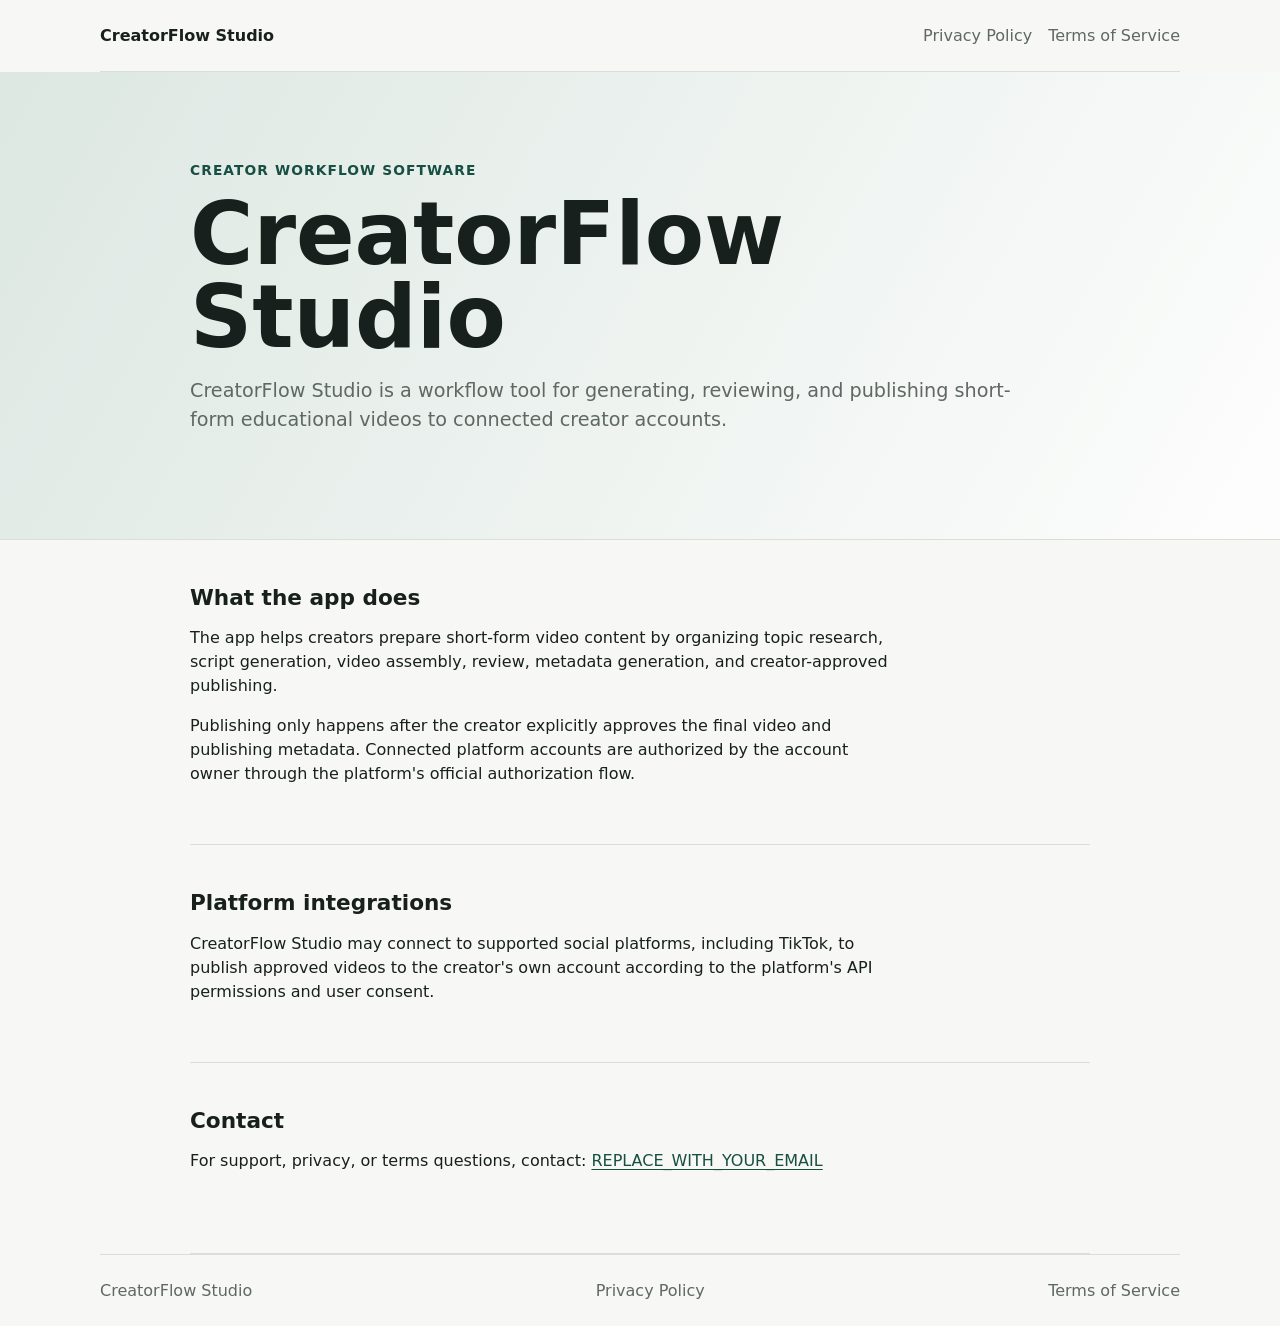
==== index.html @ cab35906 "Add files via upload" ====
<!doctype html>
<html lang="en">
<head>
  <meta charset="utf-8">
  <meta name="viewport" content="width=device-width, initial-scale=1">
  <title>CreatorFlow Studio</title>
  <meta name="description" content="CreatorFlow Studio helps creators generate, review, and publish short-form educational videos.">
  <link rel="stylesheet" href="styles.css">
</head>
<body>
  <header class="site-header">
    <a class="brand" href="index.html">CreatorFlow Studio</a>
    <nav aria-label="Main navigation">
      <a href="privacy.html">Privacy Policy</a>
      <a href="terms.html">Terms of Service</a>
    </nav>
  </header>

  <main>
    <section class="hero">
      <div class="hero-content">
        <p class="eyebrow">Creator workflow software</p>
        <h1>CreatorFlow Studio</h1>
        <p class="lead">
          CreatorFlow Studio is a workflow tool for generating, reviewing, and publishing short-form educational videos to connected creator accounts.
        </p>
      </div>
    </section>

    <section class="section">
      <h2>What the app does</h2>
      <p>
        The app helps creators prepare short-form video content by organizing topic research, script generation, video assembly, review, metadata generation, and creator-approved publishing.
      </p>
      <p>
        Publishing only happens after the creator explicitly approves the final video and publishing metadata. Connected platform accounts are authorized by the account owner through the platform's official authorization flow.
      </p>
    </section>

    <section class="section">
      <h2>Platform integrations</h2>
      <p>
        CreatorFlow Studio may connect to supported social platforms, including TikTok, to publish approved videos to the creator's own account according to the platform's API permissions and user consent.
      </p>
    </section>

    <section class="section contact">
      <h2>Contact</h2>
      <p>
        For support, privacy, or terms questions, contact:
        <a href="mailto:REPLACE_WITH_YOUR_EMAIL">REPLACE_WITH_YOUR_EMAIL</a>
      </p>
    </section>
  </main>

  <footer class="site-footer">
    <span>CreatorFlow Studio</span>
    <a href="privacy.html">Privacy Policy</a>
    <a href="terms.html">Terms of Service</a>
  </footer>
</body>
</html>
---- styles.css ----
:root {
  color-scheme: light;
  --bg: #f7f8f5;
  --text: #18201d;
  --muted: #5f6862;
  --line: #d9ded7;
  --panel: #ffffff;
  --accent: #1f6f5b;
  --accent-dark: #174f42;
}

* {
  box-sizing: border-box;
}

html {
  font-family: Inter, ui-sans-serif, system-ui, -apple-system, BlinkMacSystemFont, "Segoe UI", sans-serif;
  line-height: 1.5;
  color: var(--text);
  background: var(--bg);
}

body {
  margin: 0;
}

a {
  color: var(--accent-dark);
  text-decoration-thickness: 0.08em;
  text-underline-offset: 0.18em;
}

.site-header,
.site-footer {
  display: flex;
  align-items: center;
  justify-content: space-between;
  gap: 24px;
  width: min(1080px, calc(100% - 32px));
  margin: 0 auto;
}

.site-header {
  min-height: 72px;
  border-bottom: 1px solid var(--line);
}

.brand {
  color: var(--text);
  font-weight: 750;
  text-decoration: none;
}

nav,
.site-footer {
  display: flex;
  flex-wrap: wrap;
  gap: 16px;
}

nav a,
.site-footer a {
  color: var(--muted);
  text-decoration: none;
}

nav a:hover,
.site-footer a:hover {
  color: var(--accent-dark);
  text-decoration: underline;
}

.hero {
  min-height: 52vh;
  display: grid;
  align-items: center;
  border-bottom: 1px solid var(--line);
  background:
    linear-gradient(120deg, rgba(31, 111, 91, 0.12), rgba(255, 255, 255, 0.76)),
    var(--bg);
}

.hero-content,
.section,
.document {
  width: min(900px, calc(100% - 32px));
  margin: 0 auto;
}

.hero-content {
  padding: 80px 0;
}

.eyebrow {
  margin: 0 0 12px;
  color: var(--accent-dark);
  font-size: 0.86rem;
  font-weight: 750;
  text-transform: uppercase;
  letter-spacing: 0.08em;
}

h1 {
  margin: 0 0 18px;
  font-size: clamp(2.4rem, 7vw, 5.4rem);
  line-height: 0.96;
  letter-spacing: 0;
}

h2 {
  margin: 0 0 12px;
  font-size: 1.35rem;
  letter-spacing: 0;
}

p {
  max-width: 70ch;
  margin: 0 0 16px;
}

.lead {
  color: var(--muted);
  font-size: 1.2rem;
}

.section {
  padding: 42px 0;
  border-bottom: 1px solid var(--line);
}

.contact {
  padding-bottom: 64px;
}

.document {
  padding: 56px 0 72px;
}

.document h1 {
  font-size: clamp(2rem, 5vw, 3.6rem);
}

.document h2 {
  margin-top: 32px;
}

.updated {
  color: var(--muted);
  margin-bottom: 32px;
}

.site-footer {
  min-height: 72px;
  color: var(--muted);
  border-top: 1px solid var(--line);
}

@media (max-width: 640px) {
  .site-header,
  .site-footer {
    align-items: flex-start;
    flex-direction: column;
    justify-content: center;
    padding: 18px 0;
  }

  .hero-content {
    padding: 64px 0;
  }
}
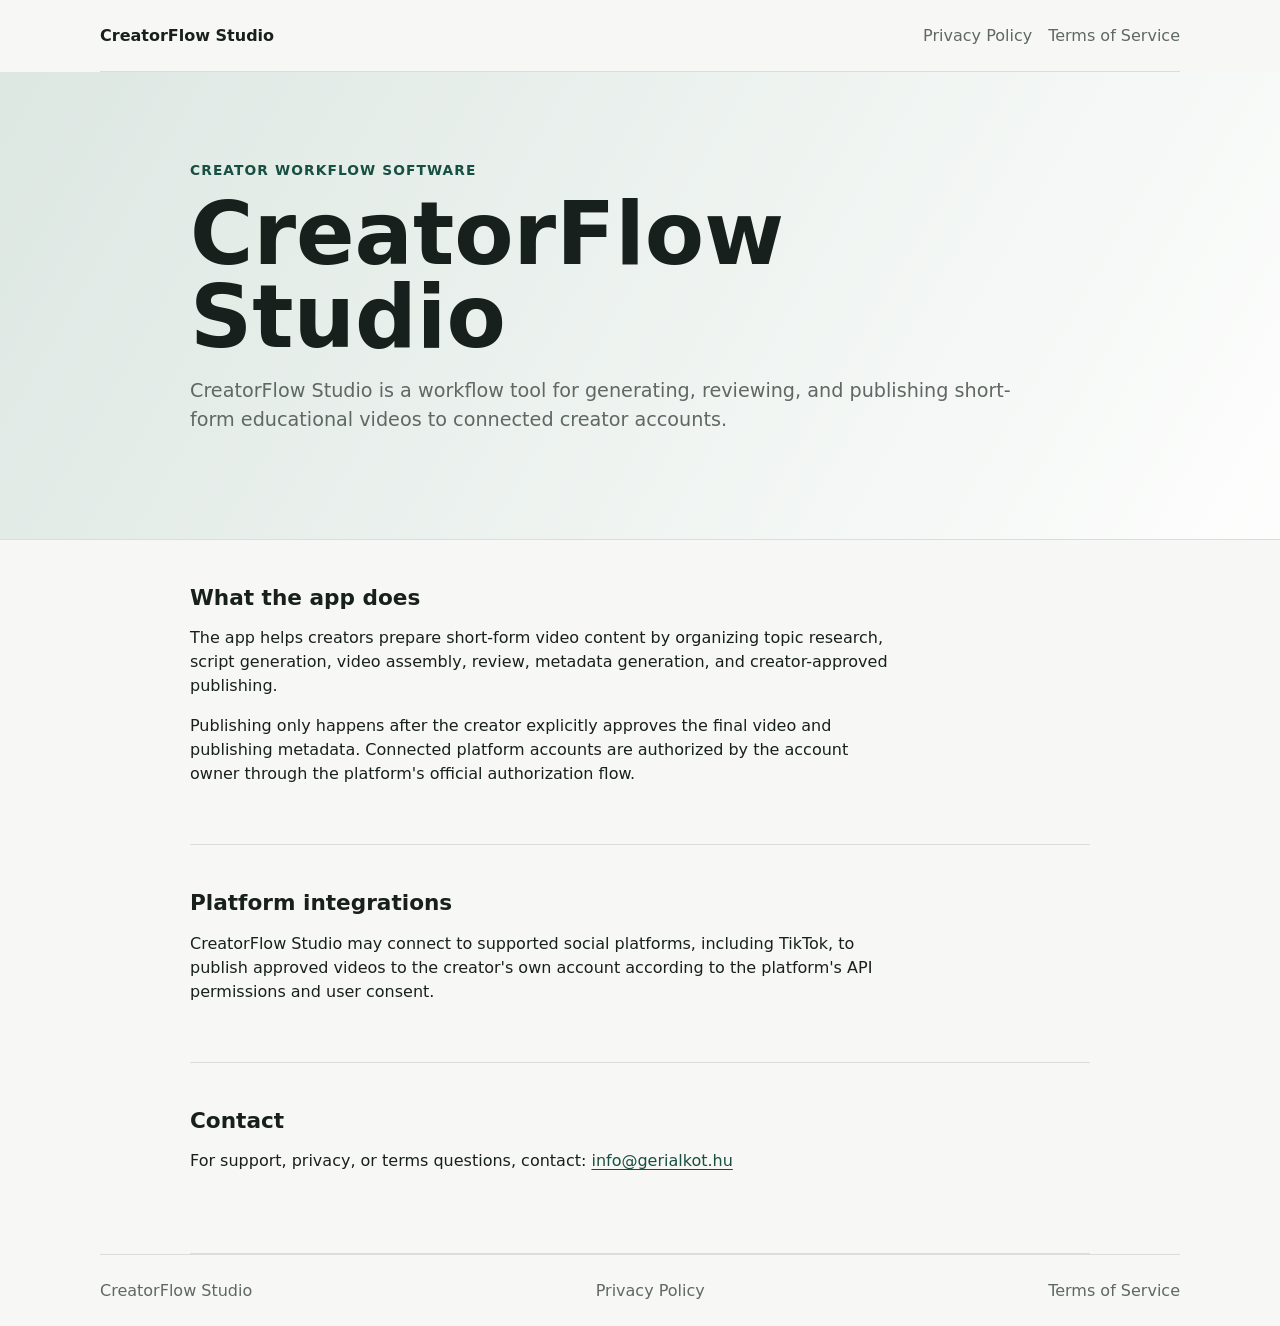
==== commit bf3c0bed: "Add files via upload" ====
--- a/index.html
+++ b/index.html
@@ -48,7 +48,7 @@
       <h2>Contact</h2>
       <p>
         For support, privacy, or terms questions, contact:
-        <a href="mailto:REPLACE_WITH_YOUR_EMAIL">REPLACE_WITH_YOUR_EMAIL</a>
+        <a href="mailto:info@gerialkot.hu">info@gerialkot.hu</a>
       </p>
     </section>
   </main>
